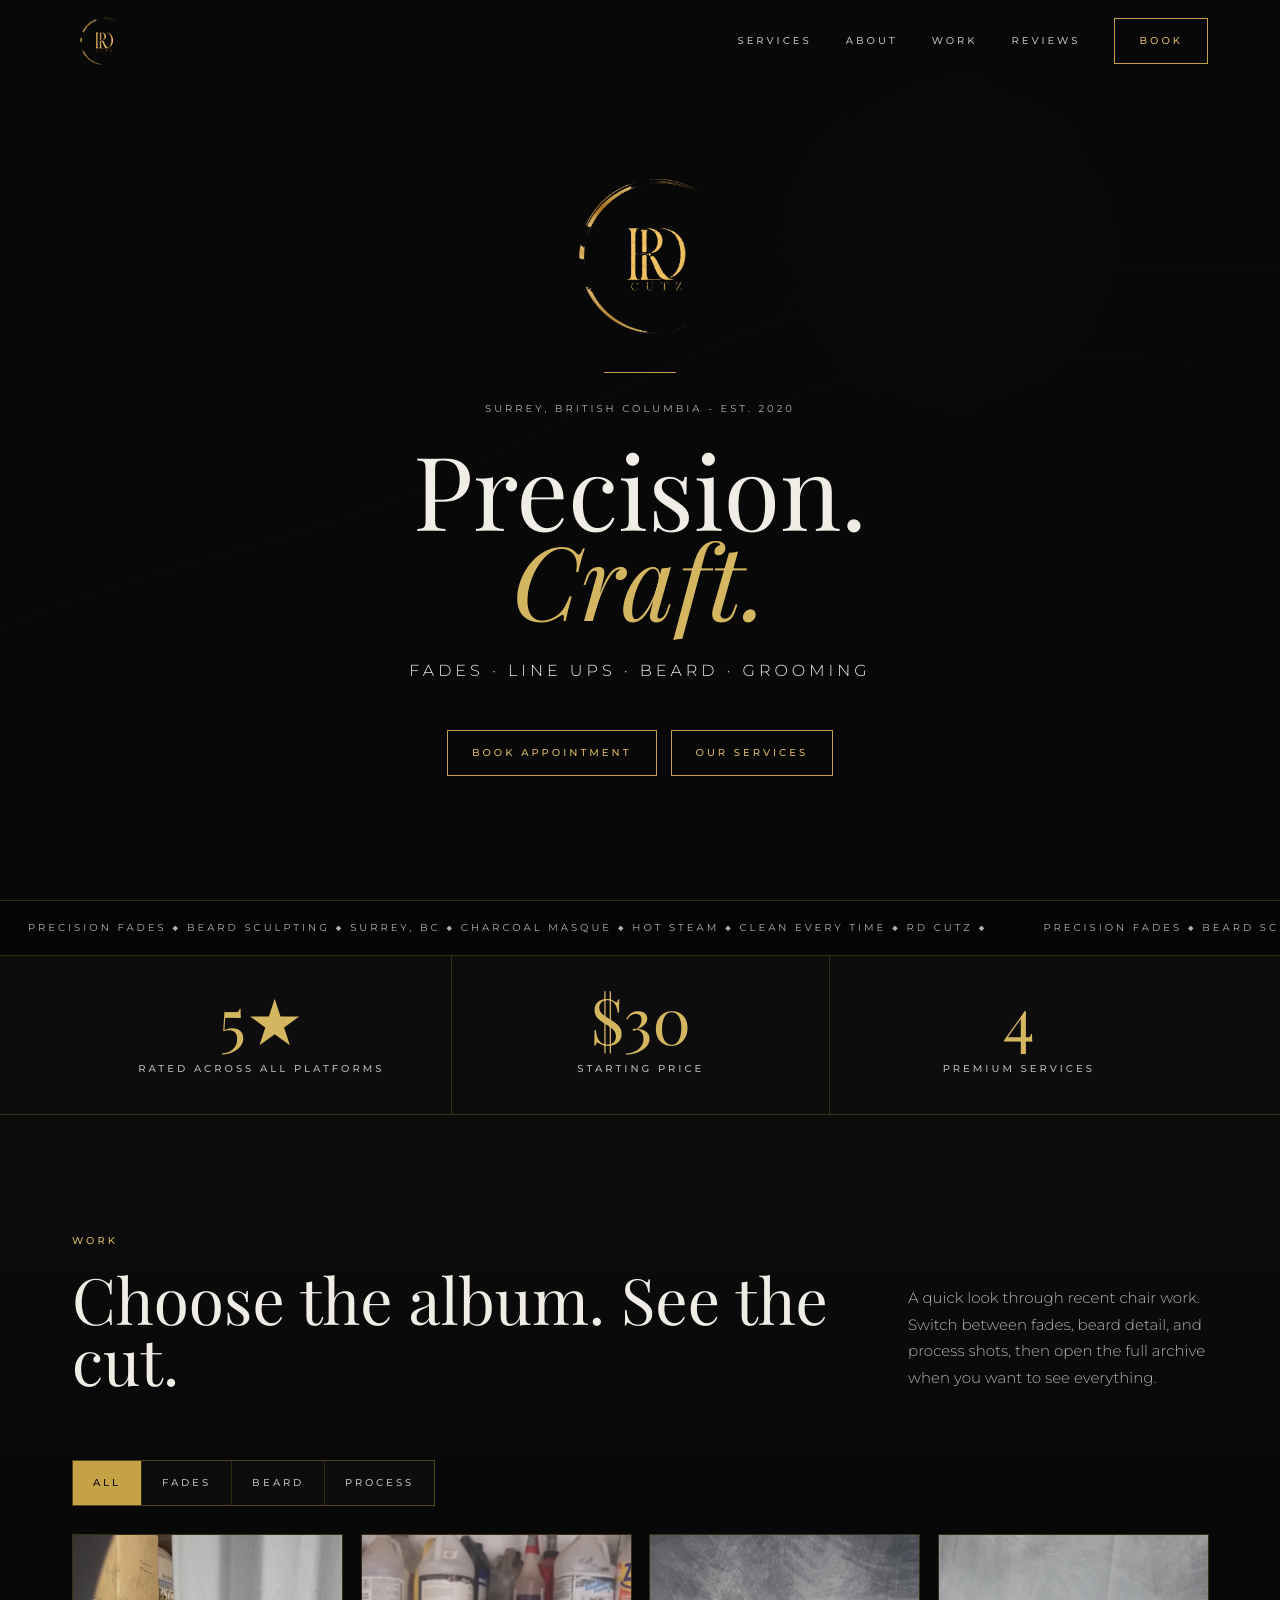
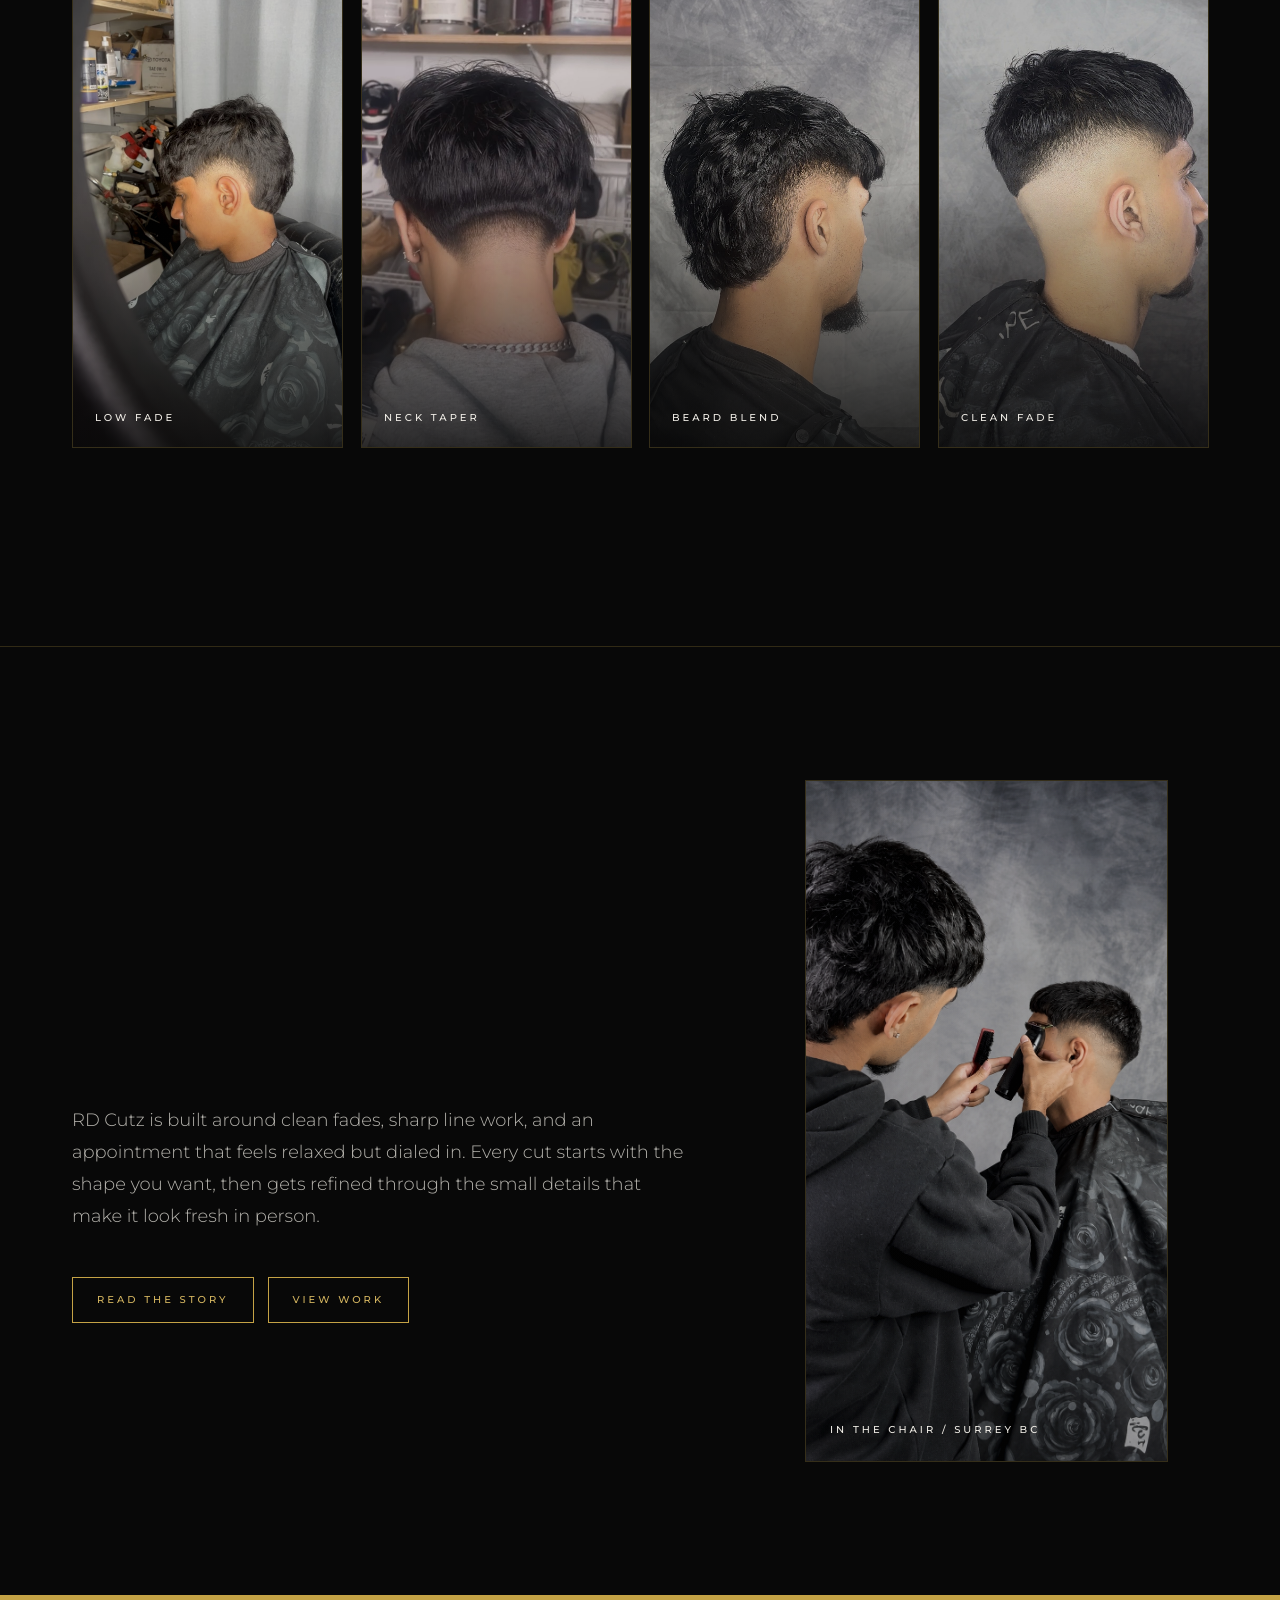
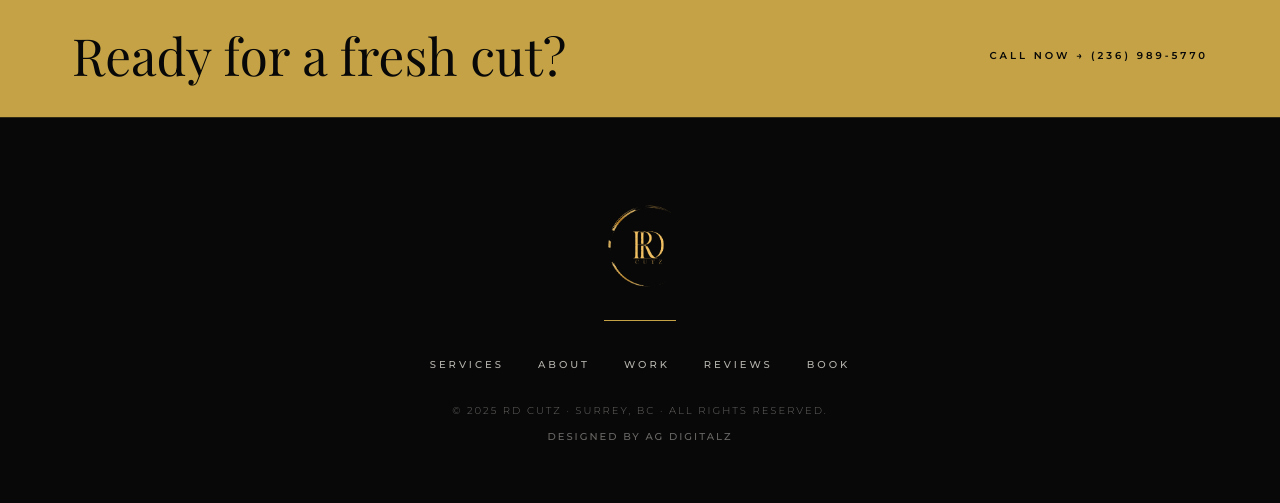
==== index.html @ 66d19eb8 "Publish RD Cutz website" ====
﻿<!DOCTYPE html>
<html lang="en">
<head>
  <meta charset="UTF-8" />
  <meta name="viewport" content="width=device-width, initial-scale=1.0" />
  <meta name="description" content="RD Cutz is a premium Surrey, BC barber brand specializing in precision fades, line ups, beard grooming, charcoal masque, and hot steam treatments." />
  <title>RD Cutz | Premium Barber in Surrey, BC</title>
  <link rel="preconnect" href="https://fonts.googleapis.com" />
  <link rel="preconnect" href="https://fonts.gstatic.com" crossorigin />
  <link href="https://fonts.googleapis.com/css2?family=Montserrat:wght@300;400;500;600&family=Playfair+Display:ital,wght@0,400;0,500;0,600;1,400;1,500&display=swap" rel="stylesheet" />
  <link rel="stylesheet" href="styles.css" />
</head>
<body class="is-loading" data-page="home">
  <div class="intro-loader" id="introLoader" role="status" aria-label="Loading RD Cutz website">
    <div class="intro-inner">
      <img class="intro-mark" src="rdcutz-logo.png" alt="" aria-hidden="true" />
      <p class="intro-name">RD Cutz</p>
      <span class="intro-line" aria-hidden="true"></span>
      <p class="intro-sub">Surrey, British Columbia</p>
    </div>
  </div>
  <div class="progress" id="progress" aria-hidden="true"></div>
  <header class="site-nav" id="siteNav">
    <div class="container nav-inner">
      <a class="brand-link" href="index.html" aria-label="RD Cutz home"><img src="rdcutz-logo.png" alt="RD Cutz Logo" /><span class="brand-text">RD CUTZ</span></a>
      <nav class="desktop-links" aria-label="Primary navigation">
        <a href="services.html">Services</a><a href="about.html">About</a><a href="gallery.html">Work</a><a href="reviews.html">Reviews</a><a class="button" href="contact.html">Book</a>
      </nav>
      <button class="hamburger" id="menuToggle" type="button" aria-label="Open navigation menu" aria-expanded="false" aria-controls="mobileMenu"><span class="hamburger-lines" aria-hidden="true"></span></button>
    </div>
  </header>
  <div class="mobile-menu" id="mobileMenu"><nav aria-label="Mobile navigation"><a href="services.html">Services</a><a href="about.html">About</a><a href="gallery.html">Work</a><a href="reviews.html">Reviews</a><a href="contact.html">Book</a></nav></div>

  <main id="top">
    <!-- Hero -->
    <section class="home-hero" aria-label="RD Cutz introduction">
      <video class="hero-video" autoplay muted loop playsinline aria-hidden="true"><source src="barber-video.mp4" type="video/mp4" /></video>
      <div class="hero-art" aria-hidden="true">
        <svg viewBox="0 0 1600 1000" preserveAspectRatio="xMidYMid slice"><rect width="1600" height="1000" fill="#080808" /><path d="M0 740 C260 610 420 620 650 500 C910 363 1110 248 1600 312" fill="none" stroke="#C4A245" stroke-opacity=".18" /><path d="M0 780 C270 650 520 655 780 520 C1010 400 1220 360 1600 430" fill="none" stroke="#C4A245" stroke-opacity=".1" /><circle cx="1168" cy="500" r="260" fill="none" stroke="#C4A245" stroke-opacity=".08" /></svg>
      </div>
      <div class="hero-content">
        <img class="hero-logo reveal" src="rdcutz-logo.png" alt="RD Cutz Logo" />
        <div class="rule center-rule reveal d1" aria-hidden="true"></div>
        <p class="hero-kicker reveal d1">Surrey, British Columbia - Est. 2020</p>
        <h1 class="reveal d2">Precision.<br /><em>Craft.</em></h1>
        <p class="hero-sub reveal d3">Fades &middot; Line Ups &middot; Beard &middot; Grooming</p>
        <div class="hero-actions reveal d4"><a class="button" href="contact.html">Book Appointment</a><a class="button" href="services.html">Our Services</a></div>
      </div>
    </section>

    <!-- Ticker -->
    <section class="ticker" aria-label="RD Cutz service ticker"><div class="ticker-track" aria-hidden="true"><span>Precision Fades &#9670; Beard Sculpting &#9670; Surrey, BC &#9670; Charcoal Masque &#9670; Hot Steam &#9670; Clean Every Time &#9670; RD Cutz &#9670;</span><span>Precision Fades &#9670; Beard Sculpting &#9670; Surrey, BC &#9670; Charcoal Masque &#9670; Hot Steam &#9670; Clean Every Time &#9670; RD Cutz &#9670;</span></div></section>

    <!-- Stats -->
    <section class="stats" aria-label="RD Cutz quick facts"><div class="container stats-grid"><div class="stat reveal"><div><strong>5&#9733;</strong><span>Rated Across All Platforms</span></div></div><div class="stat reveal d1"><div><strong>$30</strong><span>Starting Price</span></div></div><div class="stat reveal d2"><div><strong>4</strong><span>Premium Services</span></div></div></div></section>

    <!-- Work Preview -->
    <section class="section home-work" id="work">
      <div class="container">
        <div class="split-head">
          <div>
            <p class="eyebrow reveal">Work</p>
            <h2 class="reveal d1">Choose the album. See the cut.</h2>
          </div>
          <p class="reveal d2">A quick look through recent chair work. Switch between fades, beard detail, and process shots, then open the full archive when you want to see everything.</p>
        </div>
        <div class="album-tabs reveal d2" role="tablist" aria-label="Home work albums">
          <button class="album-tab active" type="button" data-filter="all" aria-pressed="true">All</button>
          <button class="album-tab" type="button" data-filter="fades" aria-pressed="false">Fades</button>
          <button class="album-tab" type="button" data-filter="beard" aria-pressed="false">Beard</button>
          <button class="album-tab" type="button" data-filter="process" aria-pressed="false">Process</button>
        </div>
        <div class="work-strip" data-album-gallery>
          <a class="work-card focus-low reveal" href="gallery.html?album=fades" data-albums="fades process">
            <img src="assets/rdcutz-work-low-fade.jpg" alt="Low fade haircut by RD Cutz" loading="lazy" />
            <span>Low Fade</span>
          </a>
          <a class="work-card reveal d1" href="gallery.html?album=tapers" data-albums="fades tapers">
            <img src="assets/rdcutz-work-neck-taper.jpg" alt="Neck taper haircut by RD Cutz" loading="lazy" />
            <span>Neck Taper</span>
          </a>
          <a class="work-card reveal d2" href="gallery.html?album=beard" data-albums="beard fades">
            <img src="assets/rdcutz-work-beard-side.jpg" alt="Side profile beard and fade work by RD Cutz" loading="lazy" />
            <span>Beard Blend</span>
          </a>
          <a class="work-card reveal d3" href="gallery.html?album=fades" data-albums="fades">
            <img src="assets/rdcutz-work-clean-fade.jpg" alt="Clean fade finish by RD Cutz" loading="lazy" />
            <span>Clean Fade</span>
          </a>
        </div>
        <div class="work-footer reveal d3">
          <a class="button" href="gallery.html">Open Full Gallery</a>
        </div>
      </div>
    </section>

    <!-- Barber Identity -->
    <section class="section">
      <div class="container identity-feature">
        <div class="identity-copy">
          <p class="eyebrow reveal">Barber Identity</p>
          <h2 class="reveal d1">Real cuts, real chair energy.</h2>
          <p class="lede reveal d2">RD Cutz is built around clean fades, sharp line work, and an appointment that feels relaxed but dialed in. Every cut starts with the shape you want, then gets refined through the small details that make it look fresh in person.</p>
          <div class="hero-actions actions-left reveal d3"><a class="button" href="about.html">Read the Story</a><a class="button" href="gallery.html">View Work</a></div>
        </div>
        <figure class="identity-photo reveal d2">
          <img src="barber-identity.png" alt="RD Cutz barber cutting a client's fade" />
          <figcaption class="photo-caption">In the chair / Surrey BC</figcaption>
        </figure>
      </div>
    </section>

    <!-- CTA -->
    <section class="gold-bar" aria-label="Call RD Cutz"><div class="container"><p>Ready for a fresh cut?</p><a href="tel:2369895770">Call Now &rarr; (236) 989-5770</a></div></section>
  </main>

  <footer class="site-footer"><div class="container"><img class="footer-logo" src="rdcutz-logo.png" alt="RD Cutz Logo" /><div class="rule center-rule" aria-hidden="true"></div><nav class="footer-links" aria-label="Footer navigation"><a href="services.html">Services</a><a href="about.html">About</a><a href="gallery.html">Work</a><a href="reviews.html">Reviews</a><a href="contact.html">Book</a></nav><p class="copyright">&copy; 2025 RD Cutz &middot; Surrey, BC &middot; All rights reserved.</p><p class="designer-credit">Designed by AG Digitalz</p></div></footer>
  <button class="back-top" id="backTop" type="button" aria-label="Back to top"><svg width="17" height="17" viewBox="0 0 17 17" aria-hidden="true"><path d="M8.5 3.25 3.75 8m4.75-4.75L13.25 8M8.5 3.25v10.5" fill="none" stroke="currentColor" stroke-width="1" stroke-linecap="square" stroke-linejoin="miter" /></svg></button>
  <script src="site.js"></script>
</body>
</html>
---- styles.css ----
/* =========================================================
   RD Cutz Luxury Multi-Page System
   ========================================================= */
*, *::before, *::after {
  box-sizing: border-box;
}

:root {
  color-scheme: dark;
  --bg: #080808;
  --bg-alt: #0d0d0d;
  --charcoal: #131313;
  --text: #f0ede6;
  --gold: #c4a245;
  --gold-hi: #d4b560;
  --muted: rgba(240, 237, 230, 0.42);
  --muted-strong: rgba(240, 237, 230, 0.74);
  --rule: rgba(196, 162, 69, 0.22);
  --overlay: rgba(8, 8, 8, 0.76);
  --container: 1440px;
  --section-x: 72px;
  --section-y: 118px;
  --ease: cubic-bezier(.16, 1, .3, 1);
}

html {
  scroll-behavior: smooth;
  scroll-padding-top: 104px;
}

body {
  margin: 0;
  background: var(--bg);
  color: var(--text);
  font-family: "Montserrat", Arial, sans-serif;
  font-size: 15px;
  font-weight: 300;
  line-height: 1.78;
  overflow-x: hidden;
  text-rendering: geometricPrecision;
}

body.menu-open {
  overflow: hidden;
}

body.is-loading {
  overflow: hidden;
}

a {
  color: inherit;
  text-decoration: none;
}

button {
  border: 0;
  padding: 0;
  background: none;
  color: inherit;
  font: inherit;
  cursor: pointer;
}

img,
svg,
video {
  display: block;
  max-width: 100%;
}

::selection {
  background: var(--gold);
  color: var(--bg);
}

:focus-visible {
  outline: 1px solid var(--gold-hi);
  outline-offset: 6px;
}

.container {
  width: min(var(--container), calc(100% - (var(--section-x) * 2)));
  margin: 0 auto;
}

.section {
  position: relative;
  padding: var(--section-y) 0;
}

.section + .section {
  border-top: .5px solid var(--rule);
}

.page-hero {
  min-height: 62svh;
  display: grid;
  align-items: end;
  padding: 150px 0 82px;
  border-bottom: .5px solid var(--rule);
  background:
    linear-gradient(110deg, rgba(8, 8, 8, .95), rgba(8, 8, 8, .74)),
    radial-gradient(circle at 78% 24%, rgba(196, 162, 69, .12), transparent 26%),
    var(--bg);
}

.page-hero.compact {
  min-height: 42svh;
  padding-bottom: 64px;
}

.page-hero.work-hero {
  min-height: 34svh;
  padding: 120px 0 44px;
}

.work-hero h1 {
  font-size: clamp(48px, 6.6vw, 96px);
}

.work-hero .lede {
  margin-top: 20px;
}

.page-kicker,
.eyebrow {
  margin: 0 0 22px;
  color: var(--gold-hi);
  font-size: 10px;
  font-weight: 500;
  letter-spacing: 3px;
  line-height: 1.5;
  text-transform: uppercase;
}

h1,
h2,
h3 {
  margin: 0;
  font-family: "Playfair Display", Georgia, serif;
  font-weight: 400;
  letter-spacing: 0;
}

h1 {
  max-width: 980px;
  font-size: clamp(54px, 8vw, 118px);
  line-height: .88;
}

h2 {
  font-size: clamp(40px, 5vw, 82px);
  line-height: .95;
}

h3 {
  font-size: clamp(28px, 3.6vw, 54px);
  line-height: 1;
}

em {
  color: var(--gold-hi);
  font-style: italic;
}

p {
  margin: 0;
}

.lede {
  max-width: 720px;
  margin-top: 28px;
  color: var(--muted-strong);
  font-size: clamp(16px, 1.4vw, 19px);
}

.button {
  display: inline-flex;
  align-items: center;
  justify-content: center;
  min-height: 46px;
  padding: 0 24px;
  border: .5px solid var(--gold);
  color: var(--gold-hi);
  font-size: 10px;
  font-weight: 500;
  letter-spacing: 3px;
  line-height: 1;
  text-transform: uppercase;
  transition: color .35s ease, background .35s ease, border-color .35s ease;
}

.button:hover,
.button:focus-visible {
  background: var(--gold);
  color: var(--bg);
}

.button-dark {
  border-color: var(--bg);
  color: var(--bg);
}

.button-dark:hover,
.button-dark:focus-visible {
  background: var(--bg);
  color: var(--gold-hi);
}

.rule {
  width: 72px;
  height: .5px;
  margin: 28px 0;
  background: var(--gold);
}

.center-rule {
  margin-inline: auto;
}

.split-head {
  display: grid;
  grid-template-columns: minmax(0, .72fr) minmax(280px, .28fr);
  gap: 64px;
  align-items: end;
  margin-bottom: 68px;
}

.split-head p:last-child {
  color: var(--muted-strong);
}

.reveal {
  opacity: 0;
  transform: translateY(22px);
  transition: opacity .8s var(--ease), transform .8s var(--ease);
  will-change: opacity, transform;
}

.reveal.visible {
  opacity: 1;
  transform: translateY(0);
}

.d1 { transition-delay: .12s; }
.d2 { transition-delay: .24s; }
.d3 { transition-delay: .36s; }
.d4 { transition-delay: .48s; }

/* =========================================================
   Brand Intro Loader
   ========================================================= */
.intro-loader {
  position: fixed;
  inset: 0;
  z-index: 999;
  display: grid;
  place-items: center;
  background:
    radial-gradient(circle at 50% 40%, rgba(196, 162, 69, .08), transparent 28%),
    var(--bg);
  color: var(--text);
  transition: opacity .75s var(--ease), visibility .75s var(--ease);
}

.intro-loader.hidden {
  opacity: 0;
  visibility: hidden;
  pointer-events: none;
}

.intro-inner {
  display: grid;
  justify-items: center;
  gap: 22px;
  text-align: center;
  transform: translateY(10px);
  animation: introRise .9s var(--ease) forwards;
}

.intro-mark {
  width: clamp(82px, 10vw, 128px);
  height: auto;
  opacity: .96;
}

.intro-name {
  margin: 0;
  color: var(--gold-hi);
  font-family: "Playfair Display", Georgia, serif;
  font-size: clamp(30px, 5vw, 62px);
  font-weight: 400;
  letter-spacing: 12px;
  line-height: 1;
  text-transform: uppercase;
}

.intro-line {
  width: 0;
  height: 1px;
  background: var(--gold);
  animation: introLine 1s .32s var(--ease) forwards;
}

.intro-sub {
  margin: 0;
  color: var(--muted-strong);
  font-size: 10px;
  font-weight: 500;
  letter-spacing: 3px;
  text-transform: uppercase;
}

@keyframes introRise {
  to {
    transform: translateY(0);
  }
}

@keyframes introLine {
  to {
    width: 96px;
  }
}

/* =========================================================
   Fixed UI
   ========================================================= */
.progress {
  position: fixed;
  top: 0;
  left: 0;
  z-index: 120;
  width: 100%;
  height: 1px;
  transform: scaleX(0);
  transform-origin: 0 50%;
  background: var(--gold);
}

.back-top {
  position: fixed;
  right: 28px;
  bottom: 28px;
  z-index: 80;
  display: grid;
  width: 48px;
  height: 48px;
  place-items: center;
  border: .5px solid var(--gold);
  background: rgba(8, 8, 8, .9);
  color: var(--gold-hi);
  opacity: 0;
  pointer-events: none;
  transform: translateY(14px);
  transition: opacity .35s ease, transform .35s ease, background .35s ease;
}

.back-top.visible {
  opacity: 1;
  pointer-events: auto;
  transform: translateY(0);
}

.back-top:hover {
  background: var(--gold);
  color: var(--bg);
}

/* =========================================================
   Navigation
   ========================================================= */
.site-nav {
  position: fixed;
  inset: 0 0 auto;
  z-index: 100;
  background: transparent;
  border-bottom: .5px solid transparent;
  transition: background .35s ease, backdrop-filter .35s ease, border-color .35s ease;
}

.site-nav.scrolled,
.site-nav.solid {
  background: rgba(8, 8, 8, .9);
  backdrop-filter: blur(18px);
  border-bottom-color: var(--rule);
}

.nav-inner {
  display: flex;
  min-height: 82px;
  align-items: center;
  justify-content: space-between;
  gap: 36px;
}

.brand-link {
  display: inline-flex;
  align-items: center;
  gap: 14px;
  min-width: max-content;
}

.brand-link img {
  width: 54px;
  height: 54px;
  object-fit: contain;
}

.brand-text {
  display: none;
  color: var(--gold);
  font-family: "Playfair Display", Georgia, serif;
  font-size: 17px;
  letter-spacing: 7px;
  text-transform: uppercase;
}

.brand-link.logo-missing img {
  display: none;
}

.brand-link.logo-missing .brand-text {
  display: block;
}

.desktop-links {
  display: flex;
  align-items: center;
  gap: 34px;
}

.desktop-links a:not(.button),
.footer-links a {
  color: var(--muted-strong);
  font-size: 10px;
  font-weight: 500;
  letter-spacing: 3px;
  text-transform: uppercase;
  transition: color .28s ease;
}

.desktop-links a:hover,
.desktop-links a[aria-current="page"],
.footer-links a:hover,
.footer-links a[aria-current="page"] {
  color: var(--gold-hi);
}

.hamburger {
  display: none;
  width: 44px;
  height: 44px;
  place-items: center;
  border: .5px solid var(--rule);
}

.hamburger-lines {
  position: relative;
  width: 18px;
  height: 1px;
  background: var(--text);
  transition: background .25s ease;
}

.hamburger-lines::before,
.hamburger-lines::after {
  content: "";
  position: absolute;
  left: 0;
  width: 18px;
  height: 1px;
  background: var(--text);
  transition: transform .25s ease;
}

.hamburger-lines::before {
  transform: translateY(-6px);
}

.hamburger-lines::after {
  transform: translateY(6px);
}

.hamburger[aria-expanded="true"] .hamburger-lines {
  background: transparent;
}

.hamburger[aria-expanded="true"] .hamburger-lines::before {
  transform: rotate(45deg);
}

.hamburger[aria-expanded="true"] .hamburger-lines::after {
  transform: rotate(-45deg);
}

.mobile-menu {
  position: fixed;
  inset: 0;
  z-index: 90;
  display: grid;
  place-items: center;
  background: var(--bg);
  opacity: 0;
  pointer-events: none;
  transition: opacity .35s ease;
}

.mobile-menu.open {
  opacity: 1;
  pointer-events: auto;
}

.mobile-menu nav {
  display: grid;
  gap: 18px;
  text-align: center;
}

.mobile-menu a {
  color: var(--text);
  font-family: "Playfair Display", Georgia, serif;
  font-size: clamp(42px, 13vw, 76px);
  line-height: .95;
}

/* =========================================================
   Home
   ========================================================= */
.home-hero {
  min-height: 100svh;
  position: relative;
  display: grid;
  place-items: center;
  overflow: hidden;
  background:
    linear-gradient(110deg, rgba(8, 8, 8, .82), rgba(8, 8, 8, .48) 48%, rgba(8, 8, 8, .84)),
    radial-gradient(circle at 76% 28%, rgba(196, 162, 69, .12), transparent 25%),
    var(--bg);
}

.hero-video {
  position: absolute;
  inset: 0;
  z-index: 0;
  width: 100%;
  height: 100%;
  object-fit: cover;
  opacity: .58;
  filter: grayscale(.82) contrast(1.12) brightness(.86);
}

.hero-art {
  position: absolute;
  inset: 0;
  z-index: 0;
  opacity: .34;
  pointer-events: none;
}

.hero-art svg {
  width: 100%;
  height: 100%;
}

.home-hero::after {
  content: "";
  position: absolute;
  inset: 0;
  z-index: 1;
  background: rgba(8, 8, 8, .5);
}

.hero-content {
  position: relative;
  z-index: 2;
  width: min(100%, 980px);
  padding: 130px 24px 86px;
  text-align: center;
}

.hero-logo {
  width: clamp(112px, 15vw, 176px);
  margin: 0 auto;
}

.hero-kicker {
  margin: 0 0 26px;
  color: var(--muted-strong);
  font-size: 10px;
  font-weight: 400;
  letter-spacing: 3px;
  text-transform: uppercase;
}

.hero-sub {
  margin: 34px 0 0;
  color: var(--text);
  font-size: clamp(13px, 1.3vw, 16px);
  letter-spacing: 4px;
  text-transform: uppercase;
}

.hero-actions {
  display: flex;
  justify-content: center;
  gap: 14px;
  margin-top: 44px;
  flex-wrap: wrap;
}

.actions-left {
  justify-content: flex-start;
  padding: 0;
}

.ticker {
  overflow: hidden;
  border-block: .5px solid var(--rule);
  background: #050505;
}

.ticker-track {
  display: flex;
  width: max-content;
  animation: ticker 34s linear infinite;
}

.ticker span {
  padding: 18px 28px;
  color: var(--muted-strong);
  font-size: 10px;
  font-weight: 400;
  letter-spacing: 3px;
  text-transform: uppercase;
  white-space: nowrap;
}

@keyframes ticker {
  to { transform: translateX(-50%); }
}

.stats {
  background: var(--bg-alt);
  border-bottom: .5px solid var(--rule);
}

.stats-grid {
  display: grid;
  grid-template-columns: repeat(3, 1fr);
}

.stat {
  min-height: 156px;
  display: grid;
  place-items: center;
  padding: 36px 28px;
  text-align: center;
}

.stat + .stat {
  border-left: .5px solid var(--rule);
}

.stat strong {
  display: block;
  color: var(--gold-hi);
  font-family: "Playfair Display", Georgia, serif;
  font-size: clamp(42px, 5vw, 74px);
  font-weight: 400;
  line-height: .88;
}

.stat span {
  display: block;
  margin-top: 12px;
  color: var(--muted-strong);
  font-size: 10px;
  font-weight: 500;
  letter-spacing: 3px;
  text-transform: uppercase;
}

.identity-feature {
  display: grid;
  grid-template-columns: minmax(0, .78fr) minmax(380px, .56fr);
  gap: clamp(34px, 6vw, 92px);
  align-items: center;
}

.identity-copy {
  max-width: 760px;
}

.identity-copy .lede {
  margin-bottom: 36px;
}

.identity-photo {
  position: relative;
  min-height: 680px;
  overflow: hidden;
  border: .5px solid var(--rule);
  background: var(--bg-alt);
}

.identity-photo img {
  width: 100%;
  height: 100%;
  min-height: inherit;
  object-fit: cover;
  filter: saturate(.82) contrast(1.06) brightness(.98);
  transform: scale(1.01);
}

.identity-photo::after {
  content: "";
  position: absolute;
  inset: 0;
  background:
    linear-gradient(180deg, rgba(8, 8, 8, .02), rgba(8, 8, 8, .28)),
    linear-gradient(90deg, rgba(8, 8, 8, .18), transparent 45%);
  pointer-events: none;
}

.photo-caption {
  position: absolute;
  left: 24px;
  bottom: 22px;
  z-index: 2;
  color: var(--text);
  font-size: 10px;
  font-weight: 500;
  letter-spacing: 3px;
  text-transform: uppercase;
}

.home-work {
  background: linear-gradient(180deg, rgba(240, 237, 230, .018), transparent 34%), var(--bg);
}

.album-tabs {
  display: flex;
  flex-wrap: wrap;
  gap: 1px;
  width: fit-content;
  max-width: 100%;
  margin-bottom: 28px;
  border: .5px solid var(--rule);
  background: var(--rule);
}

.album-tab {
  min-height: 44px;
  padding: 0 20px;
  background: var(--bg-alt);
  color: var(--muted-strong);
  font-size: 10px;
  font-weight: 500;
  letter-spacing: 3px;
  text-transform: uppercase;
  transition: background .32s ease, color .32s ease;
}

.album-tab:hover,
.album-tab:focus-visible,
.album-tab.active {
  background: var(--gold);
  color: var(--bg);
}

.work-strip {
  display: grid;
  grid-template-columns: repeat(4, minmax(0, 1fr));
  gap: 18px;
}

.work-card {
  position: relative;
  min-height: clamp(360px, 40vw, 590px);
  overflow: hidden;
  border: .5px solid var(--rule);
  background: var(--bg-alt);
  transition: border-color .35s ease, transform .35s ease;
}

.work-card:hover {
  border-color: var(--gold);
  transform: translateY(-4px);
}

.work-card img {
  width: 100%;
  height: 100%;
  min-height: inherit;
  object-fit: cover;
  filter: saturate(.82) contrast(1.05) brightness(.88);
  transform: scale(1.01);
  transition: transform .5s var(--ease), filter .5s ease;
}

.work-card.focus-low img,
.gallery-panel.focus-low img {
  object-position: 50% 72%;
}

.gallery-panel.focus-neck img {
  object-position: 50% 66%;
}

.gallery-panel.focus-beard img,
.gallery-panel.focus-profile img,
.gallery-panel.focus-clean img {
  object-position: 50% 52%;
}

.work-card:hover img {
  transform: scale(1.045);
  filter: saturate(.98) contrast(1.04) brightness(.98);
}

.work-card::after {
  content: "";
  position: absolute;
  inset: 0;
  background: linear-gradient(180deg, transparent 50%, rgba(8, 8, 8, .82));
  pointer-events: none;
}

.work-card span {
  position: absolute;
  left: 22px;
  bottom: 20px;
  z-index: 1;
  color: var(--text);
  font-size: 10px;
  font-weight: 500;
  letter-spacing: 3px;
  text-transform: uppercase;
}

.work-footer {
  margin-top: 34px;
}

/* =========================================================
   Services
   ========================================================= */
.service-list {
  border-top: .5px solid var(--rule);
}

.service-item {
  position: relative;
  display: grid;
  grid-template-columns: 110px minmax(0, 1fr) 100px 100px;
  gap: 30px;
  align-items: center;
  padding: 34px 0;
  border-bottom: .5px solid var(--rule);
  transition: background .35s ease;
}

.service-item::before {
  content: "";
  position: absolute;
  left: 0;
  top: 0;
  width: 1px;
  height: 100%;
  transform: scaleY(0);
  transform-origin: 50% 0;
  background: var(--gold);
  transition: transform .45s var(--ease);
}

.service-item:hover {
  background: rgba(196, 162, 69, .035);
}

.service-item:hover::before {
  transform: scaleY(1);
}

.service-number {
  color: var(--muted);
  font-family: "Playfair Display", Georgia, serif;
  font-size: 34px;
  transition: color .35s ease, transform .35s ease;
}

.service-item:hover .service-number {
  color: var(--gold-hi);
  transform: translateX(12px);
}

.service-copy {
  margin-top: 8px;
  color: var(--muted-strong);
  max-width: 620px;
}

.service-meta,
.service-price {
  color: var(--gold-hi);
  font-size: 10px;
  font-weight: 500;
  letter-spacing: 3px;
  text-transform: uppercase;
  text-align: right;
}

.service-price {
  color: var(--text);
}

/* =========================================================
   About
   ========================================================= */
.about-grid {
  display: grid;
  grid-template-columns: minmax(0, .82fr) minmax(340px, .54fr);
  gap: clamp(54px, 8vw, 120px);
  align-items: center;
}

.pull-quote {
  max-width: 760px;
  font-family: "Playfair Display", Georgia, serif;
  font-size: clamp(50px, 7vw, 98px);
  line-height: .9;
}

.about-copy {
  max-width: 670px;
  margin: 34px 0 38px;
  color: var(--muted-strong);
  font-size: 16px;
}

.line-art {
  min-height: 620px;
  display: grid;
  align-content: center;
  gap: 34px;
  padding: clamp(28px, 5vw, 62px);
  border: .5px solid var(--rule);
}

.caption {
  margin: 0;
  color: var(--muted-strong);
  font-size: 10px;
  font-weight: 500;
  letter-spacing: 3px;
  text-align: center;
  text-transform: uppercase;
}

.about-media-grid {
  display: grid;
  grid-template-columns: minmax(0, .62fr) minmax(0, .38fr);
  gap: 18px;
  align-items: stretch;
}

.about-media-copy {
  display: grid;
  align-content: center;
  min-height: 500px;
  padding: clamp(30px, 5vw, 64px);
  border: .5px solid var(--rule);
  background: var(--bg-alt);
}

.about-media-copy p:not(.eyebrow) {
  max-width: 560px;
  margin-top: 24px;
  color: var(--muted-strong);
}

/* =========================================================
   Gallery
   ========================================================= */
.album-section {
  padding: 22px 0;
  border-bottom: .5px solid var(--rule);
  background: #050505;
}

.album-section .album-tabs {
  margin-bottom: 0;
}

.gallery-section {
  padding-top: 36px;
}

.gallery-grid {
  display: grid;
  grid-template-columns: repeat(4, minmax(0, 1fr));
  gap: 18px;
}

.gallery-panel {
  height: clamp(320px, 34vw, 500px);
  min-height: clamp(320px, 34vw, 500px);
  position: relative;
  margin: 0;
  overflow: hidden;
  border: .5px solid var(--rule);
  background: linear-gradient(145deg, rgba(240,237,230,.025), transparent 52%), var(--bg-alt);
  transition: border-color .35s ease, transform .35s ease;
}

.gallery-panel:hover {
  border-color: var(--gold);
  transform: scale(1.01);
}

.gallery-panel.large {
  min-height: clamp(320px, 34vw, 500px);
  grid-row: auto;
}

.gallery-panel.wide {
  grid-column: auto;
}

.gallery-panel svg {
  position: absolute;
  inset: 0;
  width: 100%;
  height: 100%;
}

.gallery-panel img {
  width: 100%;
  height: 100%;
  min-height: 0;
  object-fit: cover;
  filter: saturate(.78) contrast(1.06) brightness(.9);
  transform: scale(1.01);
  transition: transform .45s var(--ease), filter .45s ease;
}

.gallery-panel:hover img {
  transform: scale(1.045);
  filter: saturate(.95) contrast(1.05) brightness(1);
}

.gallery-panel::after {
  content: "";
  position: absolute;
  inset: 0;
  background: linear-gradient(180deg, transparent 50%, rgba(8, 8, 8, .78));
  pointer-events: none;
}

.gallery-label {
  position: absolute;
  left: 24px;
  bottom: 22px;
  z-index: 2;
  color: var(--text);
  font-size: 10px;
  font-weight: 500;
  letter-spacing: 3px;
  text-transform: uppercase;
}

.work-card.is-hidden,
.gallery-panel.is-hidden {
  display: none;
}

.social-strip {
  border-block: .5px solid var(--rule);
  background: var(--bg-alt);
}

.social-strip-inner {
  display: flex;
  min-height: 118px;
  align-items: center;
  justify-content: space-between;
  gap: 28px;
}

.social-strip p {
  color: var(--text);
  font-family: "Playfair Display", Georgia, serif;
  font-size: clamp(30px, 3.8vw, 54px);
  line-height: 1;
}

.social-actions {
  display: flex;
  flex-wrap: wrap;
  gap: 12px;
}

.live-section {
  padding-top: 70px;
}

.live-panel {
  display: grid;
  grid-template-columns: minmax(0, .62fr) minmax(320px, .38fr);
  gap: clamp(34px, 7vw, 98px);
  align-items: start;
  padding-top: 48px;
  border-top: .5px solid var(--rule);
}

.live-panel > p {
  color: var(--muted-strong);
}

.feed-status {
  grid-column: 1 / -1;
  width: fit-content;
  padding-top: 24px;
  border-top: .5px solid var(--rule);
  color: var(--muted);
  font-size: 10px;
  font-weight: 500;
  letter-spacing: 3px;
  text-transform: uppercase;
}

.instagram-feed:not(:empty) {
  grid-column: 1 / -1;
  display: grid;
  grid-template-columns: repeat(4, 1fr);
  gap: 18px;
  margin-top: 12px;
}

.instagram-feed a {
  position: relative;
  overflow: hidden;
  min-height: 280px;
  display: grid;
  align-content: end;
  padding: 20px;
  border: .5px solid var(--rule);
  background: var(--bg-alt);
  color: var(--muted-strong);
  font-size: 10px;
  font-weight: 500;
  letter-spacing: 3px;
  text-transform: uppercase;
}

.instagram-feed img {
  position: absolute;
  inset: 0;
  width: 100%;
  height: 100%;
  object-fit: cover;
  filter: saturate(.85) contrast(1.04) brightness(.8);
}

.instagram-feed a::after {
  content: "";
  position: absolute;
  inset: 0;
  background: linear-gradient(180deg, transparent 46%, rgba(8, 8, 8, .86));
}

.instagram-feed span {
  position: relative;
  z-index: 1;
  display: -webkit-box;
  max-height: 4.8em;
  overflow: hidden;
  -webkit-box-orient: vertical;
  -webkit-line-clamp: 3;
}

/* =========================================================
   Reviews
   ========================================================= */
.reviews-grid {
  display: grid;
  grid-template-columns: repeat(3, 1fr);
  gap: 1px;
  background: var(--rule);
  border: .5px solid var(--rule);
}

.review {
  min-height: 430px;
  position: relative;
  padding: 46px;
  background: var(--bg-alt);
}

.quote-mark {
  position: absolute;
  top: 20px;
  right: 32px;
  color: rgba(196, 162, 69, .12);
  font-family: "Playfair Display", Georgia, serif;
  font-size: 150px;
  line-height: 1;
  pointer-events: none;
}

.stars {
  color: var(--gold-hi);
  font-size: 14px;
  letter-spacing: 5px;
}

.review blockquote {
  position: relative;
  z-index: 1;
  margin: 46px 0 42px;
  color: var(--text);
  font-family: "Playfair Display", Georgia, serif;
  font-size: clamp(27px, 2.7vw, 38px);
  line-height: 1.16;
}

.review cite {
  color: var(--muted-strong);
  font-style: normal;
  font-size: 10px;
  font-weight: 500;
  letter-spacing: 3px;
  text-transform: uppercase;
}

/* =========================================================
   Contact
   ========================================================= */
.contact-grid {
  display: grid;
  grid-template-columns: minmax(0, .9fr) minmax(360px, .68fr);
  gap: 80px;
  align-items: start;
}

.booking-card {
  padding: 54px 0;
  border-block: .5px solid var(--rule);
}

.booking-card p:not(.eyebrow) {
  max-width: 620px;
  margin: 30px 0 36px;
  color: var(--muted-strong);
  font-size: 16px;
}

.contact-actions {
  display: flex;
  flex-wrap: wrap;
  gap: 14px;
}

.hours-table,
.contact-details {
  border-top: .5px solid var(--rule);
}

.contact-details {
  margin-top: 46px;
}

.hours-row,
.contact-row {
  display: grid;
  grid-template-columns: 160px minmax(0, 1fr);
  gap: 28px;
  padding: 22px 0;
  border-bottom: .5px solid var(--rule);
}

.row-label {
  color: var(--gold-hi);
  font-size: 10px;
  font-weight: 500;
  letter-spacing: 3px;
  text-transform: uppercase;
}

.row-value {
  color: var(--text);
  text-align: right;
}

.row-value a:hover {
  color: var(--gold-hi);
}

/* =========================================================
   Gold CTA & Footer
   ========================================================= */
.gold-bar {
  background: var(--gold);
  color: var(--bg);
}

.gold-bar .container {
  display: flex;
  min-height: 122px;
  align-items: center;
  justify-content: space-between;
  gap: 34px;
}

.gold-bar p {
  color: var(--bg);
  font-family: "Playfair Display", Georgia, serif;
  font-size: clamp(34px, 4vw, 58px);
  line-height: 1;
}

.gold-bar a {
  color: var(--bg);
  font-size: 10px;
  font-weight: 600;
  letter-spacing: 3px;
  text-transform: uppercase;
}

.site-footer {
  padding: 82px 0 58px;
  text-align: center;
  background: var(--bg);
  border-top: .5px solid var(--rule);
}

.footer-logo {
  width: 92px;
  margin: 0 auto;
}

.footer-links {
  display: flex;
  justify-content: center;
  gap: 34px;
  flex-wrap: wrap;
  margin: 36px 0 28px;
}

.copyright {
  color: var(--muted);
  font-size: 10px;
  letter-spacing: 2px;
  text-transform: uppercase;
}

.designer-credit {
  margin-top: 8px;
  color: var(--muted);
  font-size: 10px;
  font-weight: 500;
  letter-spacing: 2px;
  text-transform: uppercase;
}

/* =========================================================
   Responsive
   ========================================================= */
@media (max-width: 1100px) {
  :root {
    --section-x: 40px;
  }

  .desktop-links {
    gap: 22px;
  }

  .split-head,
  .about-grid,
  .contact-grid,
  .identity-feature,
  .about-media-grid {
    grid-template-columns: 1fr;
  }

  .line-art {
    min-height: auto;
  }

  .reviews-grid,
  .live-panel {
    grid-template-columns: 1fr;
  }

  .work-strip,
  .instagram-feed:not(:empty) {
    grid-template-columns: repeat(2, minmax(0, 1fr));
  }
}

@media (max-width: 900px) {
  :root {
    --section-x: 24px;
    --section-y: 80px;
  }

  .desktop-links {
    display: none;
  }

  .hamburger {
    display: grid;
  }

  .nav-inner {
    min-height: 74px;
  }

  .home-hero {
    min-height: 100svh;
  }

  .hero-video {
    opacity: .72;
    filter: grayscale(.65) contrast(1.06) brightness(1);
  }

  .home-hero::after {
    background: rgba(8, 8, 8, .34);
  }

  .hero-content {
    padding-top: 112px;
  }

  .hero-sub {
    letter-spacing: 2.4px;
  }

  .stats-grid,
  .gallery-grid {
    grid-template-columns: 1fr;
  }

  .album-tabs {
    width: 100%;
  }

  .album-tab {
    flex: 1 1 140px;
  }

  .stat + .stat {
    border-left: 0;
    border-top: .5px solid var(--rule);
  }

  .service-item {
    grid-template-columns: 72px minmax(0, 1fr);
    gap: 16px 24px;
  }

  .service-meta,
  .service-price {
    grid-column: 2;
    text-align: left;
  }

  .gallery-panel,
  .gallery-panel.large {
    min-height: 320px;
    grid-column: auto;
    grid-row: auto;
  }

  .work-strip,
  .instagram-feed:not(:empty) {
    grid-template-columns: 1fr;
  }

  .work-card {
    min-height: 420px;
  }

  .identity-photo {
    min-height: 540px;
  }

  .gold-bar .container {
    display: grid;
    padding-block: 32px;
  }

  .social-strip-inner {
    display: grid;
    padding-block: 30px;
  }

  .hours-row,
  .contact-row {
    grid-template-columns: 1fr;
    gap: 5px;
  }

  .row-value {
    text-align: left;
  }
}

@media (max-width: 520px) {
  body {
    font-size: 14px;
  }

  .brand-link img {
    width: 46px;
    height: 46px;
  }

  .hero-actions,
  .contact-actions {
    display: grid;
  }

  .album-tab {
    padding: 0 14px;
    letter-spacing: 2px;
  }

  .button {
    width: 100%;
  }

  .pull-quote {
    font-size: clamp(48px, 18vw, 78px);
  }

  .review {
    padding: 36px 24px;
  }

  .back-top {
    right: 18px;
    bottom: 18px;
  }
}

@media (prefers-reduced-motion: reduce) {
  html {
    scroll-behavior: auto;
  }

  *,
  *::before,
  *::after {
    animation-duration: .01ms !important;
    animation-iteration-count: 1 !important;
    scroll-behavior: auto !important;
    transition-duration: .01ms !important;
  }

  .reveal {
    opacity: 1;
    transform: none;
  }
}
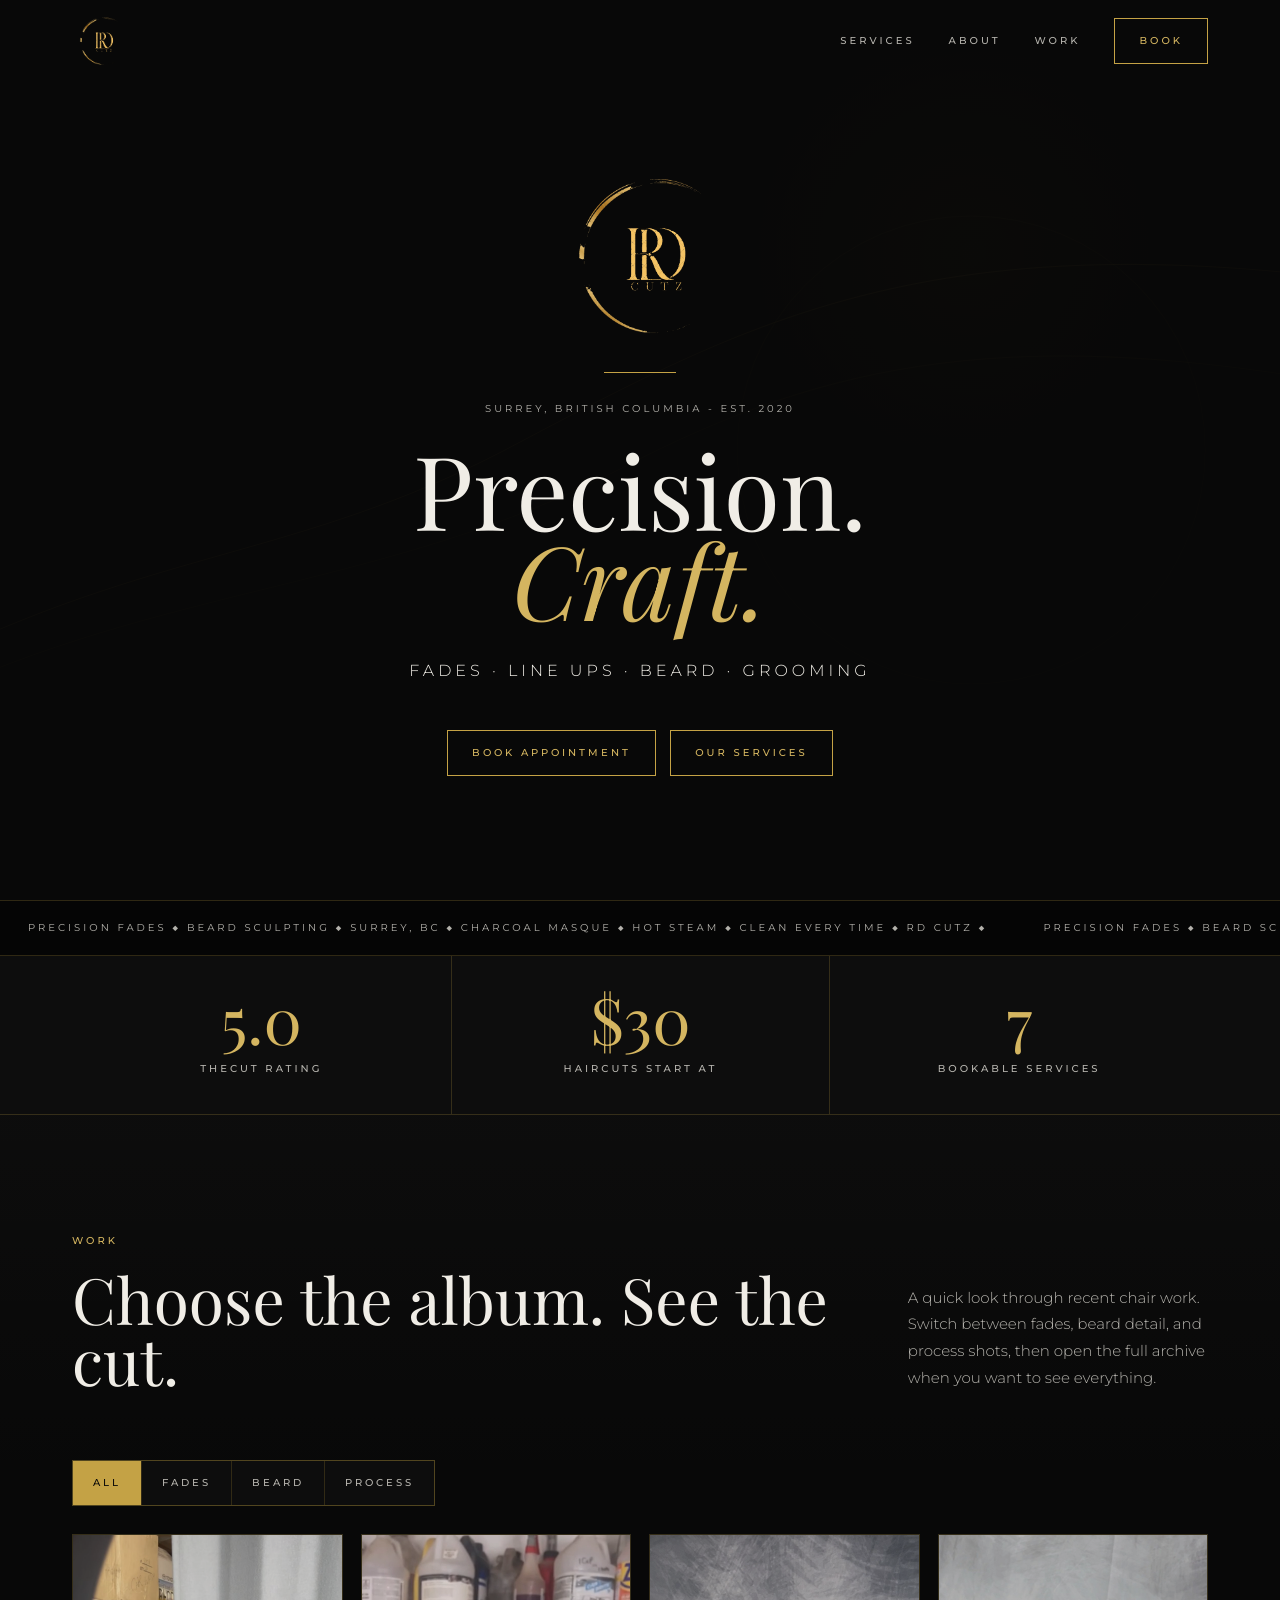
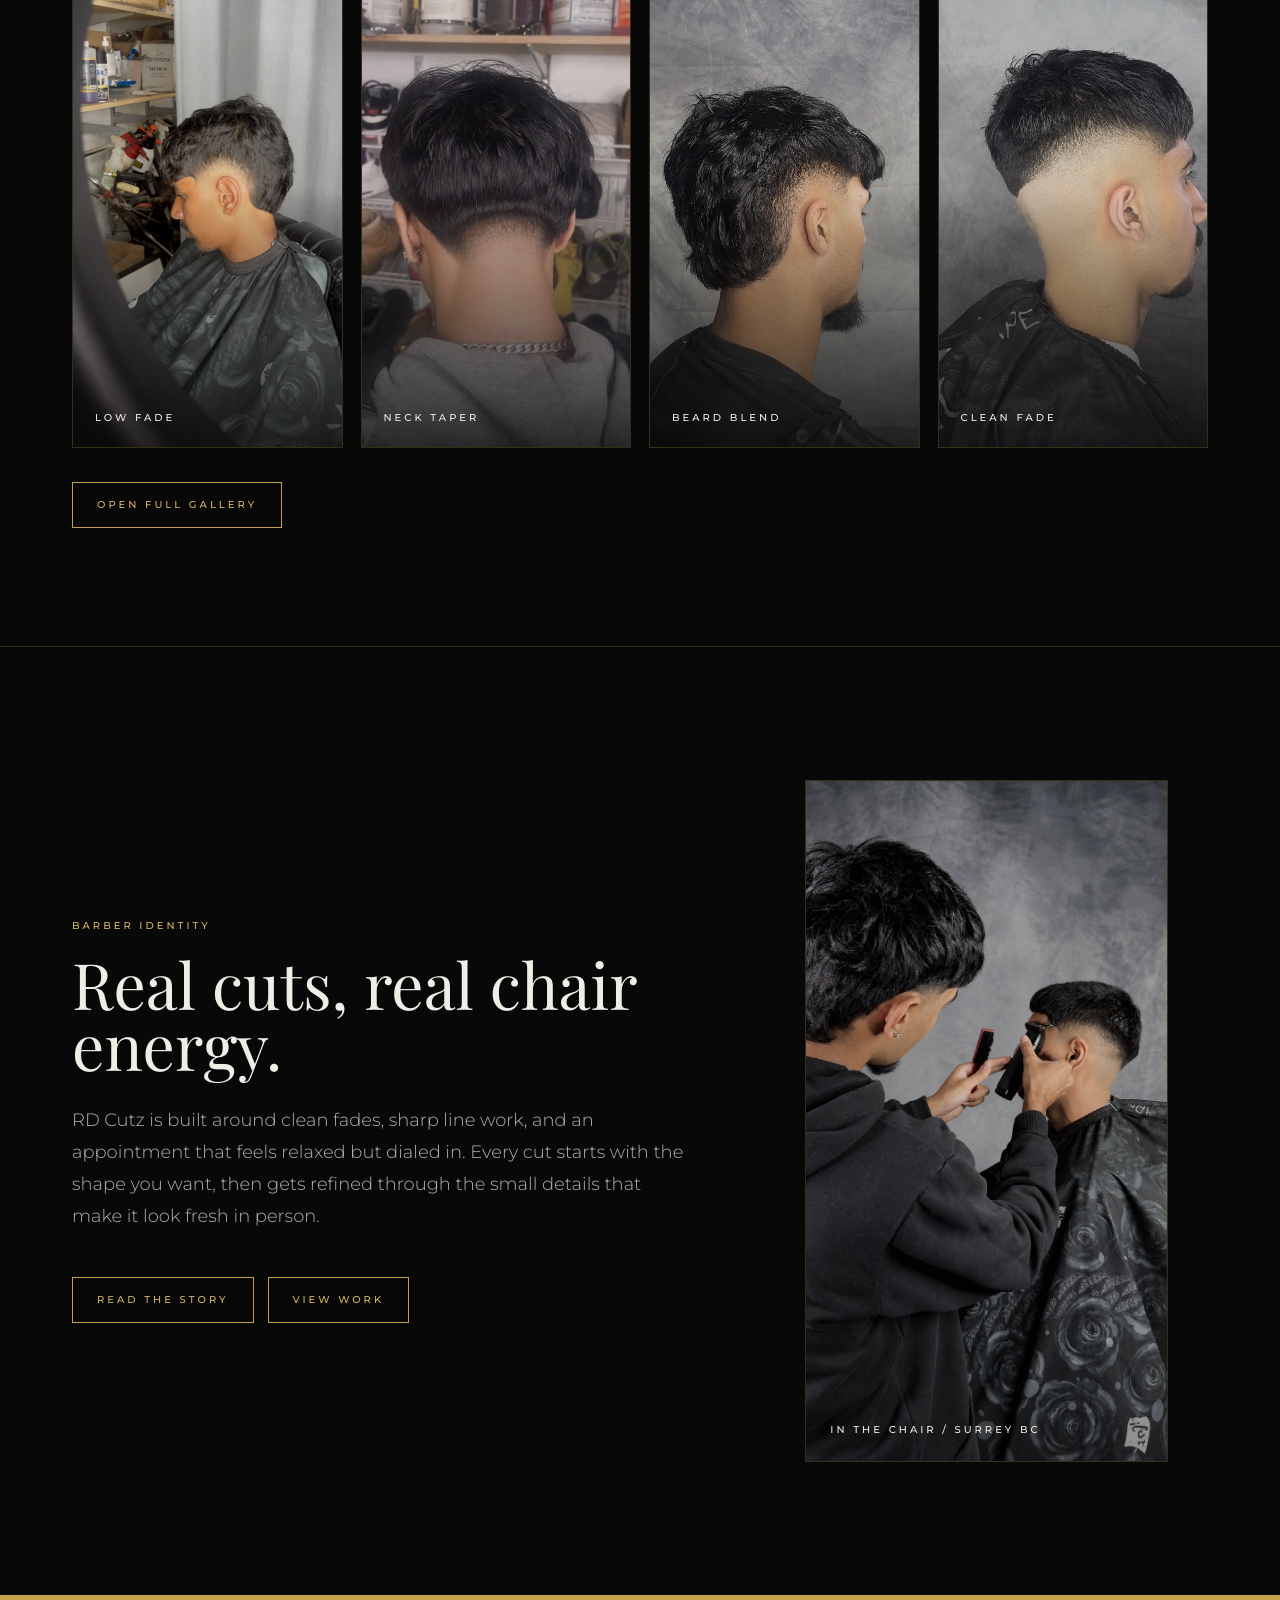
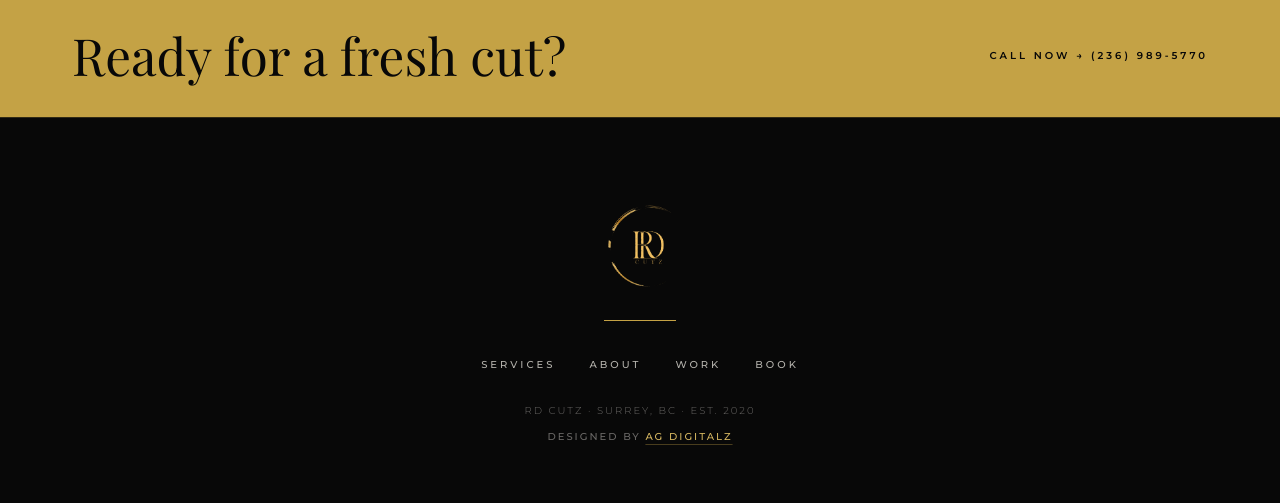
==== commit dc8ffd58: "Rebuild booking and portfolio experience" ====
--- a/index.html
+++ b/index.html
@@ -4,6 +4,8 @@
   <meta charset="UTF-8" />
   <meta name="viewport" content="width=device-width, initial-scale=1.0" />
   <meta name="description" content="RD Cutz is a premium Surrey, BC barber brand specializing in precision fades, line ups, beard grooming, charcoal masque, and hot steam treatments." />
+  <meta name="theme-color" content="#080808" />
+  <link rel="canonical" href="https://rdcutz.netlify.app/" />
   <title>RD Cutz | Premium Barber in Surrey, BC</title>
   <link rel="preconnect" href="https://fonts.googleapis.com" />
   <link rel="preconnect" href="https://fonts.gstatic.com" crossorigin />
@@ -22,14 +24,14 @@
   <div class="progress" id="progress" aria-hidden="true"></div>
   <header class="site-nav" id="siteNav">
     <div class="container nav-inner">
-      <a class="brand-link" href="index.html" aria-label="RD Cutz home"><img src="rdcutz-logo.png" alt="RD Cutz Logo" /><span class="brand-text">RD CUTZ</span></a>
+      <a class="brand-link" href="/" aria-label="RD Cutz home"><img src="rdcutz-logo.png" alt="RD Cutz Logo" /><span class="brand-text">RD CUTZ</span></a>
       <nav class="desktop-links" aria-label="Primary navigation">
-        <a href="services.html">Services</a><a href="about.html">About</a><a href="gallery.html">Work</a><a href="reviews.html">Reviews</a><a class="button" href="contact.html">Book</a>
+        <a href="/services">Services</a><a href="/about">About</a><a href="/gallery">Work</a><a class="button" href="/contact">Book</a>
       </nav>
       <button class="hamburger" id="menuToggle" type="button" aria-label="Open navigation menu" aria-expanded="false" aria-controls="mobileMenu"><span class="hamburger-lines" aria-hidden="true"></span></button>
     </div>
   </header>
-  <div class="mobile-menu" id="mobileMenu"><nav aria-label="Mobile navigation"><a href="services.html">Services</a><a href="about.html">About</a><a href="gallery.html">Work</a><a href="reviews.html">Reviews</a><a href="contact.html">Book</a></nav></div>
+  <div class="mobile-menu" id="mobileMenu"><nav aria-label="Mobile navigation"><a href="/services">Services</a><a href="/about">About</a><a href="/gallery">Work</a><a href="/contact">Book</a></nav></div>
 
   <main id="top">
     <!-- Hero -->
@@ -44,7 +46,7 @@
         <p class="hero-kicker reveal d1">Surrey, British Columbia - Est. 2020</p>
         <h1 class="reveal d2">Precision.<br /><em>Craft.</em></h1>
         <p class="hero-sub reveal d3">Fades &middot; Line Ups &middot; Beard &middot; Grooming</p>
-        <div class="hero-actions reveal d4"><a class="button" href="contact.html">Book Appointment</a><a class="button" href="services.html">Our Services</a></div>
+        <div class="hero-actions reveal d4"><button class="button" type="button" data-booking>Book Appointment</button><a class="button" href="/services">Our Services</a></div>
       </div>
     </section>
 
@@ -52,7 +54,7 @@
     <section class="ticker" aria-label="RD Cutz service ticker"><div class="ticker-track" aria-hidden="true"><span>Precision Fades &#9670; Beard Sculpting &#9670; Surrey, BC &#9670; Charcoal Masque &#9670; Hot Steam &#9670; Clean Every Time &#9670; RD Cutz &#9670;</span><span>Precision Fades &#9670; Beard Sculpting &#9670; Surrey, BC &#9670; Charcoal Masque &#9670; Hot Steam &#9670; Clean Every Time &#9670; RD Cutz &#9670;</span></div></section>
 
     <!-- Stats -->
-    <section class="stats" aria-label="RD Cutz quick facts"><div class="container stats-grid"><div class="stat reveal"><div><strong>5&#9733;</strong><span>Rated Across All Platforms</span></div></div><div class="stat reveal d1"><div><strong>$30</strong><span>Starting Price</span></div></div><div class="stat reveal d2"><div><strong>4</strong><span>Premium Services</span></div></div></div></section>
+    <section class="stats" aria-label="RD Cutz quick facts"><div class="container stats-grid"><div class="stat reveal"><div><strong>5.0</strong><span>TheCut Rating</span></div></div><div class="stat reveal d1"><div><strong>$30</strong><span>Haircuts Start At</span></div></div><div class="stat reveal d2"><div><strong>7</strong><span>Bookable Services</span></div></div></div></section>
 
     <!-- Work Preview -->
     <section class="section home-work" id="work">
@@ -71,25 +73,25 @@
           <button class="album-tab" type="button" data-filter="process" aria-pressed="false">Process</button>
         </div>
         <div class="work-strip" data-album-gallery>
-          <a class="work-card focus-low reveal" href="gallery.html?album=fades" data-albums="fades process">
+          <a class="work-card focus-low reveal" href="/gallery?album=fades" data-albums="fades process">
             <img src="assets/rdcutz-work-low-fade.jpg" alt="Low fade haircut by RD Cutz" loading="lazy" />
             <span>Low Fade</span>
           </a>
-          <a class="work-card reveal d1" href="gallery.html?album=tapers" data-albums="fades tapers">
+          <a class="work-card reveal d1" href="/gallery?album=tapers" data-albums="fades tapers">
             <img src="assets/rdcutz-work-neck-taper.jpg" alt="Neck taper haircut by RD Cutz" loading="lazy" />
             <span>Neck Taper</span>
           </a>
-          <a class="work-card reveal d2" href="gallery.html?album=beard" data-albums="beard fades">
+          <a class="work-card reveal d2" href="/gallery?album=beard" data-albums="beard fades">
             <img src="assets/rdcutz-work-beard-side.jpg" alt="Side profile beard and fade work by RD Cutz" loading="lazy" />
             <span>Beard Blend</span>
           </a>
-          <a class="work-card reveal d3" href="gallery.html?album=fades" data-albums="fades">
+          <a class="work-card reveal d3" href="/gallery?album=fades" data-albums="fades">
             <img src="assets/rdcutz-work-clean-fade.jpg" alt="Clean fade finish by RD Cutz" loading="lazy" />
             <span>Clean Fade</span>
           </a>
         </div>
         <div class="work-footer reveal d3">
-          <a class="button" href="gallery.html">Open Full Gallery</a>
+          <a class="button" href="/gallery">Open Full Gallery</a>
         </div>
       </div>
     </section>
@@ -101,7 +103,7 @@
           <p class="eyebrow reveal">Barber Identity</p>
           <h2 class="reveal d1">Real cuts, real chair energy.</h2>
           <p class="lede reveal d2">RD Cutz is built around clean fades, sharp line work, and an appointment that feels relaxed but dialed in. Every cut starts with the shape you want, then gets refined through the small details that make it look fresh in person.</p>
-          <div class="hero-actions actions-left reveal d3"><a class="button" href="about.html">Read the Story</a><a class="button" href="gallery.html">View Work</a></div>
+          <div class="hero-actions actions-left reveal d3"><a class="button" href="/about">Read the Story</a><a class="button" href="/gallery">View Work</a></div>
         </div>
         <figure class="identity-photo reveal d2">
           <img src="barber-identity.png" alt="RD Cutz barber cutting a client's fade" />
@@ -114,7 +116,7 @@
     <section class="gold-bar" aria-label="Call RD Cutz"><div class="container"><p>Ready for a fresh cut?</p><a href="tel:2369895770">Call Now &rarr; (236) 989-5770</a></div></section>
   </main>
 
-  <footer class="site-footer"><div class="container"><img class="footer-logo" src="rdcutz-logo.png" alt="RD Cutz Logo" /><div class="rule center-rule" aria-hidden="true"></div><nav class="footer-links" aria-label="Footer navigation"><a href="services.html">Services</a><a href="about.html">About</a><a href="gallery.html">Work</a><a href="reviews.html">Reviews</a><a href="contact.html">Book</a></nav><p class="copyright">&copy; 2025 RD Cutz &middot; Surrey, BC &middot; All rights reserved.</p><p class="designer-credit">Designed by AG Digitalz</p></div></footer>
+  <footer class="site-footer"><div class="container"><img class="footer-logo" src="rdcutz-logo.png" alt="RD Cutz Logo" /><div class="rule center-rule" aria-hidden="true"></div><nav class="footer-links" aria-label="Footer navigation"><a href="/services">Services</a><a href="/about">About</a><a href="/gallery">Work</a><a href="/contact">Book</a></nav><p class="copyright">RD Cutz &middot; Surrey, BC &middot; Est. 2020</p><p class="designer-credit">Designed by <a href="https://www.instagram.com/agdigitalz/" target="_blank" rel="noreferrer">AG Digitalz</a></p></div></footer>
   <button class="back-top" id="backTop" type="button" aria-label="Back to top"><svg width="17" height="17" viewBox="0 0 17 17" aria-hidden="true"><path d="M8.5 3.25 3.75 8m4.75-4.75L13.25 8M8.5 3.25v10.5" fill="none" stroke="currentColor" stroke-width="1" stroke-linecap="square" stroke-linejoin="miter" /></svg></button>
   <script src="site.js"></script>
 </body>
--- a/styles.css
+++ b/styles.css
@@ -232,15 +232,13 @@
 }
 
 .reveal {
-  opacity: 0;
-  transform: translateY(22px);
-  transition: opacity .8s var(--ease), transform .8s var(--ease);
-  will-change: opacity, transform;
+  opacity: 1;
+  transform: none;
 }
 
 .reveal.visible {
   opacity: 1;
-  transform: translateY(0);
+  transform: none;
 }
 
 .d1 { transition-delay: .12s; }
@@ -1181,60 +1179,6 @@
 }
 
 /* =========================================================
-   Reviews
-   ========================================================= */
-.reviews-grid {
-  display: grid;
-  grid-template-columns: repeat(3, 1fr);
-  gap: 1px;
-  background: var(--rule);
-  border: .5px solid var(--rule);
-}
-
-.review {
-  min-height: 430px;
-  position: relative;
-  padding: 46px;
-  background: var(--bg-alt);
-}
-
-.quote-mark {
-  position: absolute;
-  top: 20px;
-  right: 32px;
-  color: rgba(196, 162, 69, .12);
-  font-family: "Playfair Display", Georgia, serif;
-  font-size: 150px;
-  line-height: 1;
-  pointer-events: none;
-}
-
-.stars {
-  color: var(--gold-hi);
-  font-size: 14px;
-  letter-spacing: 5px;
-}
-
-.review blockquote {
-  position: relative;
-  z-index: 1;
-  margin: 46px 0 42px;
-  color: var(--text);
-  font-family: "Playfair Display", Georgia, serif;
-  font-size: clamp(27px, 2.7vw, 38px);
-  line-height: 1.16;
-}
-
-.review cite {
-  color: var(--muted-strong);
-  font-style: normal;
-  font-size: 10px;
-  font-weight: 500;
-  letter-spacing: 3px;
-  text-transform: uppercase;
-}
-
-/* =========================================================
    Contact
    ========================================================= */
 .contact-grid {
@@ -1388,7 +1332,6 @@
     min-height: auto;
   }
 
-  .reviews-grid,
   .live-panel {
     grid-template-columns: 1fr;
   }
@@ -1565,3 +1508,930 @@
     transform: none;
   }
 }
+
+/* =========================================================
+   2026 full-site audit refresh
+   ========================================================= */
+body.booking-open {
+  overflow: hidden;
+}
+
+.visual-page-hero {
+  position: relative;
+  min-height: 72svh;
+  padding: 168px 0 86px;
+  overflow: hidden;
+  isolation: isolate;
+  background: var(--bg);
+}
+
+.visual-page-hero::before {
+  content: "";
+  position: absolute;
+  inset: 0;
+  z-index: -1;
+  background:
+    linear-gradient(90deg, rgba(8, 8, 8, .99) 0%, rgba(8, 8, 8, .94) 42%, rgba(8, 8, 8, .32) 74%, rgba(8, 8, 8, .7) 100%),
+    linear-gradient(0deg, rgba(8, 8, 8, .72), transparent 36%);
+}
+
+.page-hero-media {
+  position: absolute;
+  inset: 0 0 0 42%;
+  z-index: -2;
+}
+
+.page-hero-media::after {
+  content: "";
+  position: absolute;
+  inset: 0;
+  background: linear-gradient(0deg, rgba(8, 8, 8, .45), transparent 55%);
+}
+
+.page-hero-media img {
+  width: 100%;
+  height: 100%;
+  object-fit: cover;
+  filter: saturate(.72) contrast(1.04);
+}
+
+.services-hero .page-hero-media img {
+  object-position: center 48%;
+}
+
+.about-hero .page-hero-media img {
+  object-position: center 30%;
+}
+
+.gallery-hero .page-hero-media img {
+  object-position: center 42%;
+}
+
+.booking-hero .page-hero-media img {
+  object-position: center 38%;
+}
+
+.page-hero-grid {
+  display: grid;
+  grid-template-columns: minmax(0, 1fr) minmax(260px, 360px);
+  gap: clamp(48px, 8vw, 140px);
+  align-items: end;
+}
+
+.visual-page-hero h1 {
+  max-width: 820px;
+  font-size: clamp(52px, 6.4vw, 96px);
+}
+
+.hero-aside {
+  padding: 28px 0 4px 28px;
+  border-left: .5px solid var(--rule);
+}
+
+.hero-aside p {
+  margin-bottom: 28px;
+  color: var(--muted-strong);
+}
+
+.service-menu-section {
+  background:
+    radial-gradient(circle at 76% 14%, rgba(196, 162, 69, .07), transparent 24%),
+    var(--bg);
+}
+
+.service-card-grid {
+  display: grid;
+  grid-template-columns: repeat(2, minmax(0, 1fr));
+  border-top: .5px solid var(--rule);
+  border-left: .5px solid var(--rule);
+}
+
+.service-card-premium {
+  position: relative;
+  min-height: 360px;
+  display: flex;
+  flex-direction: column;
+  padding: clamp(28px, 4vw, 52px);
+  border-right: .5px solid var(--rule);
+  border-bottom: .5px solid var(--rule);
+  overflow: hidden;
+  background: rgba(255, 255, 255, .012);
+  transition: background .35s ease, transform .35s var(--ease);
+}
+
+.service-card-premium:not(.service-card-photo):hover {
+  background: rgba(196, 162, 69, .055);
+}
+
+.service-card-top,
+.service-card-bottom {
+  display: flex;
+  align-items: center;
+  justify-content: space-between;
+  gap: 20px;
+}
+
+.service-card-top {
+  margin-bottom: auto;
+  color: var(--muted);
+  font-size: 10px;
+  font-weight: 500;
+  letter-spacing: 2px;
+  text-transform: uppercase;
+}
+
+.service-card-premium h3 {
+  margin: 56px 0 18px;
+  font-size: clamp(34px, 4vw, 58px);
+}
+
+.service-card-premium > p {
+  max-width: 540px;
+  color: var(--muted-strong);
+}
+
+.service-card-bottom {
+  margin-top: 42px;
+  padding-top: 22px;
+  border-top: .5px solid rgba(240, 237, 230, .12);
+}
+
+.service-card-bottom strong {
+  color: var(--gold-hi);
+  font-family: "Playfair Display", Georgia, serif;
+  font-size: 36px;
+  font-weight: 400;
+}
+
+.service-book {
+  color: var(--text);
+  font-size: 10px;
+  font-weight: 500;
+  letter-spacing: 2px;
+  text-transform: uppercase;
+}
+
+.service-book span {
+  display: inline-block;
+  margin-left: 8px;
+  color: var(--gold-hi);
+  transition: transform .3s var(--ease);
+}
+
+.service-book:hover span,
+.service-book:focus-visible span {
+  transform: translate(4px, -4px);
+}
+
+.service-card-photo {
+  min-height: 560px;
+  padding: 0;
+  grid-row: span 2;
+}
+
+.service-card-photo::after {
+  content: "";
+  position: absolute;
+  inset: 0;
+  background: linear-gradient(0deg, rgba(8, 8, 8, .86), transparent 48%);
+}
+
+.service-card-photo img {
+  width: 100%;
+  height: 100%;
+  object-fit: cover;
+}
+
+.service-photo-label {
+  position: absolute;
+  right: 34px;
+  bottom: 30px;
+  left: 34px;
+  z-index: 1;
+  display: flex;
+  justify-content: space-between;
+  gap: 20px;
+  align-items: end;
+  color: var(--text);
+}
+
+.service-photo-label span {
+  color: var(--gold-hi);
+  font-size: 10px;
+  letter-spacing: 2px;
+  text-transform: uppercase;
+}
+
+.service-photo-label strong {
+  font-family: "Playfair Display", Georgia, serif;
+  font-size: 30px;
+  font-weight: 400;
+}
+
+.image-cta {
+  position: relative;
+  min-height: 82svh;
+  display: grid;
+  place-items: center;
+  overflow: hidden;
+}
+
+.image-cta::after {
+  content: "";
+  position: absolute;
+  inset: 0;
+  background: rgba(8, 8, 8, .58);
+}
+
+.image-cta > img {
+  position: absolute;
+  inset: 0;
+  width: 100%;
+  height: 100%;
+  object-fit: cover;
+  object-position: center 42%;
+  filter: saturate(.7);
+}
+
+.image-cta-overlay {
+  position: relative;
+  z-index: 1;
+  max-width: 760px;
+  padding: 90px 32px;
+  text-align: center;
+}
+
+.image-cta-overlay h2 {
+  margin-bottom: 38px;
+}
+
+.story-section {
+  background:
+    linear-gradient(90deg, transparent 49.9%, var(--rule) 50%, transparent 50.1%);
+}
+
+.story-grid {
+  display: grid;
+  grid-template-columns: minmax(0, 1fr) minmax(300px, .76fr);
+  gap: clamp(70px, 11vw, 180px);
+}
+
+.story-copy {
+  padding-top: 46px;
+}
+
+.story-copy p {
+  color: var(--muted-strong);
+  font-size: clamp(16px, 1.5vw, 20px);
+}
+
+.story-copy p + p {
+  margin-top: 30px;
+}
+
+.craft-collage {
+  display: grid;
+  grid-template-columns: 1.2fr .8fr 1fr .8fr;
+  min-height: 720px;
+  border-top: .5px solid var(--rule);
+  border-bottom: .5px solid var(--rule);
+}
+
+.craft-image {
+  position: relative;
+  min-height: 520px;
+  overflow: hidden;
+}
+
+.craft-image img {
+  width: 100%;
+  height: 100%;
+  object-fit: cover;
+  filter: saturate(.74);
+  transition: transform .8s var(--ease), filter .5s ease;
+}
+
+.craft-image:hover img {
+  transform: scale(1.025);
+  filter: saturate(.95);
+}
+
+.craft-image figcaption {
+  position: absolute;
+  right: 22px;
+  bottom: 20px;
+  left: 22px;
+  color: rgba(255, 255, 255, .78);
+  font-size: 9px;
+  letter-spacing: 2px;
+  text-transform: uppercase;
+}
+
+.craft-note {
+  display: flex;
+  flex-direction: column;
+  justify-content: center;
+  padding: clamp(30px, 4vw, 64px);
+  border-left: .5px solid var(--rule);
+  border-right: .5px solid var(--rule);
+}
+
+.craft-note > span {
+  margin-bottom: auto;
+  color: var(--gold-hi);
+  font-family: "Playfair Display", Georgia, serif;
+  font-size: 36px;
+}
+
+.craft-note h3 {
+  margin-bottom: 22px;
+  font-size: clamp(30px, 3vw, 48px);
+}
+
+.craft-note > p:last-child {
+  color: var(--muted-strong);
+}
+
+.standards-section {
+  background: var(--bg-alt);
+}
+
+.standards-grid {
+  display: grid;
+  grid-template-columns: repeat(3, minmax(0, 1fr));
+  border-top: .5px solid var(--rule);
+  border-left: .5px solid var(--rule);
+}
+
+.standard-card {
+  min-height: 340px;
+  padding: clamp(28px, 4vw, 50px);
+  border-right: .5px solid var(--rule);
+  border-bottom: .5px solid var(--rule);
+}
+
+.standard-card > span {
+  color: var(--gold-hi);
+  font-size: 10px;
+  letter-spacing: 2px;
+}
+
+.standard-card h3 {
+  margin: 74px 0 20px;
+  font-size: clamp(30px, 3vw, 46px);
+}
+
+.standard-card p {
+  color: var(--muted-strong);
+}
+
+.gold-bar button {
+  color: var(--bg);
+  font-size: 10px;
+  font-weight: 500;
+  letter-spacing: 3px;
+  text-transform: uppercase;
+}
+
+.editorial-gallery {
+  display: grid;
+  grid-template-columns: repeat(12, minmax(0, 1fr));
+  grid-auto-flow: dense;
+  gap: 18px;
+}
+
+.gallery-piece {
+  position: relative;
+  grid-column: span 4;
+  min-height: 440px;
+  overflow: hidden;
+  background: var(--charcoal);
+}
+
+.gallery-piece-wide {
+  grid-column: span 8;
+}
+
+.gallery-piece-tall {
+  grid-row: span 2;
+  min-height: 898px;
+}
+
+.gallery-piece.is-hidden {
+  display: none;
+}
+
+.gallery-piece::after {
+  content: "";
+  position: absolute;
+  inset: 0;
+  background: linear-gradient(0deg, rgba(8, 8, 8, .86), transparent 45%);
+  pointer-events: none;
+}
+
+.gallery-piece img {
+  width: 100%;
+  height: 100%;
+  object-fit: cover;
+  transition: transform .8s var(--ease), filter .45s ease;
+  filter: saturate(.78);
+}
+
+.gallery-piece:hover img {
+  transform: scale(1.025);
+  filter: saturate(1);
+}
+
+.gallery-piece figcaption {
+  position: absolute;
+  right: 24px;
+  bottom: 22px;
+  left: 24px;
+  z-index: 1;
+  display: flex;
+  align-items: end;
+  justify-content: space-between;
+  gap: 22px;
+}
+
+.gallery-piece figcaption span {
+  color: var(--gold-hi);
+  font-size: 10px;
+  letter-spacing: 2px;
+}
+
+.gallery-piece figcaption strong {
+  font-family: "Playfair Display", Georgia, serif;
+  font-size: clamp(22px, 2vw, 34px);
+  font-weight: 400;
+  text-align: right;
+}
+
+.social-editorial {
+  padding: 96px 0;
+  border-top: .5px solid var(--rule);
+  background:
+    radial-gradient(circle at 74% 36%, rgba(196, 162, 69, .1), transparent 24%),
+    var(--bg-alt);
+}
+
+.social-editorial-grid {
+  display: grid;
+  grid-template-columns: minmax(0, 1fr) minmax(300px, .65fr);
+  align-items: end;
+  gap: 90px;
+}
+
+.social-editorial-grid > div:last-child > p {
+  margin-bottom: 30px;
+  color: var(--muted-strong);
+}
+
+.booking-intro {
+  background:
+    radial-gradient(circle at 20% 30%, rgba(196, 162, 69, .08), transparent 22%),
+    var(--bg);
+}
+
+.booking-intro-grid {
+  display: grid;
+  grid-template-columns: minmax(0, .8fr) minmax(520px, 1.2fr);
+  gap: clamp(60px, 10vw, 150px);
+  align-items: start;
+}
+
+.booking-service-list {
+  border-top: .5px solid var(--rule);
+}
+
+.booking-service-list a {
+  display: grid;
+  grid-template-columns: minmax(0, 1fr) 90px 70px;
+  gap: 20px;
+  align-items: center;
+  min-height: 70px;
+  border-bottom: .5px solid var(--rule);
+  transition: padding .3s var(--ease), background .3s ease;
+}
+
+.booking-service-list a:hover,
+.booking-service-list a:focus-visible {
+  padding-inline: 14px;
+  background: rgba(196, 162, 69, .055);
+}
+
+.booking-service-list small {
+  color: var(--muted);
+  font-size: 10px;
+  letter-spacing: 1px;
+  text-transform: uppercase;
+}
+
+.booking-service-list strong {
+  color: var(--gold-hi);
+  font-family: "Playfair Display", Georgia, serif;
+  font-size: 24px;
+  font-weight: 400;
+  text-align: right;
+}
+
+.booking-embed-section {
+  padding: 118px 0;
+  border-top: .5px solid var(--rule);
+  background: #ecebe7;
+  color: #111;
+}
+
+.booking-embed-head {
+  display: grid;
+  grid-template-columns: minmax(0, 1fr) minmax(280px, .45fr);
+  gap: 70px;
+  align-items: end;
+  margin-bottom: 54px;
+}
+
+.booking-embed-head .eyebrow {
+  color: #806513;
+}
+
+.booking-embed-head > p {
+  color: rgba(17, 17, 17, .66);
+}
+
+.booking-browser {
+  overflow: hidden;
+  border: 1px solid rgba(17, 17, 17, .18);
+  border-radius: 18px;
+  background: #fff;
+  box-shadow: 0 30px 90px rgba(0, 0, 0, .17);
+}
+
+.booking-browser-bar {
+  min-height: 54px;
+  display: flex;
+  align-items: center;
+  gap: 8px;
+  padding: 0 18px;
+  border-bottom: 1px solid rgba(17, 17, 17, .12);
+  background: #f5f4f1;
+}
+
+.booking-browser-bar span {
+  width: 9px;
+  height: 9px;
+  border-radius: 50%;
+  background: rgba(17, 17, 17, .18);
+}
+
+.booking-browser-bar p {
+  margin-left: 10px;
+  color: rgba(17, 17, 17, .48);
+  font-size: 9px;
+  font-weight: 500;
+  letter-spacing: 2px;
+  text-transform: uppercase;
+}
+
+.booking-embed {
+  display: block;
+  width: 100%;
+  height: min(980px, 82svh);
+  border: 0;
+  background: #fff;
+}
+
+.contact-strip-section {
+  background: var(--bg-alt);
+}
+
+.contact-strip-grid {
+  display: grid;
+  grid-template-columns: minmax(0, .8fr) minmax(420px, 1.2fr);
+  gap: clamp(70px, 12vw, 170px);
+  align-items: end;
+}
+
+.contact-link-stack {
+  border-top: .5px solid var(--rule);
+}
+
+.contact-link-stack > * {
+  display: flex;
+  justify-content: space-between;
+  gap: 30px;
+  padding: 24px 0;
+  border-bottom: .5px solid var(--rule);
+}
+
+.contact-link-stack span {
+  color: var(--muted);
+  font-size: 10px;
+  letter-spacing: 2px;
+  text-transform: uppercase;
+}
+
+.contact-link-stack strong {
+  font-weight: 400;
+  text-align: right;
+}
+
+.contact-link-stack a strong {
+  color: var(--gold-hi);
+}
+
+.designer-credit a {
+  color: var(--gold-hi);
+  text-decoration: underline;
+  text-decoration-color: rgba(196, 162, 69, .35);
+  text-underline-offset: 4px;
+}
+
+/* =========================================================
+   In-page booking modal
+   ========================================================= */
+.booking-modal {
+  position: fixed;
+  inset: 0;
+  z-index: 1200;
+  display: grid;
+  justify-items: end;
+  visibility: hidden;
+  pointer-events: none;
+}
+
+.booking-modal.open {
+  visibility: visible;
+  pointer-events: auto;
+}
+
+.booking-modal-backdrop {
+  position: absolute;
+  inset: 0;
+  width: 100%;
+  height: 100%;
+  background: rgba(0, 0, 0, .76);
+  opacity: 0;
+  transition: opacity .35s ease;
+}
+
+.booking-modal.open .booking-modal-backdrop {
+  opacity: 1;
+}
+
+.booking-modal-panel {
+  position: relative;
+  width: min(780px, 100%);
+  height: 100%;
+  display: grid;
+  grid-template-rows: auto minmax(0, 1fr);
+  background: #ecebe7;
+  color: #111;
+  transform: translateX(100%);
+  transition: transform .55s var(--ease);
+  box-shadow: -30px 0 90px rgba(0, 0, 0, .36);
+}
+
+.booking-modal.open .booking-modal-panel {
+  transform: translateX(0);
+}
+
+.booking-modal-head {
+  display: flex;
+  justify-content: space-between;
+  gap: 36px;
+  padding: 28px clamp(24px, 4vw, 48px);
+  border-bottom: 1px solid rgba(17, 17, 17, .16);
+}
+
+.booking-modal-head .eyebrow {
+  margin-bottom: 10px;
+  color: #806513;
+}
+
+.booking-modal-head h2 {
+  font-size: clamp(34px, 4vw, 54px);
+}
+
+.booking-selection {
+  margin-top: 10px;
+  color: rgba(17, 17, 17, .62);
+  font-size: 12px;
+}
+
+.booking-modal-close {
+  flex: 0 0 auto;
+  width: 46px;
+  height: 46px;
+  display: grid;
+  place-items: center;
+  border: 1px solid rgba(17, 17, 17, .24);
+  border-radius: 50%;
+  font-size: 28px;
+  line-height: 1;
+}
+
+.booking-modal-frame-wrap {
+  position: relative;
+  min-height: 0;
+  background: #fff;
+}
+
+.booking-frame-loading {
+  position: absolute;
+  inset: 0;
+  display: grid;
+  place-content: center;
+  justify-items: center;
+  gap: 16px;
+  color: rgba(17, 17, 17, .52);
+  font-size: 10px;
+  letter-spacing: 2px;
+  text-transform: uppercase;
+}
+
+.booking-frame-loading span {
+  width: 36px;
+  height: 36px;
+  border: 1px solid rgba(17, 17, 17, .16);
+  border-top-color: #a78420;
+  border-radius: 50%;
+  animation: booking-spin .8s linear infinite;
+}
+
+.booking-modal-frame {
+  position: relative;
+  z-index: 1;
+  width: 100%;
+  height: 100%;
+  border: 0;
+  background: transparent;
+}
+
+@keyframes booking-spin {
+  to { transform: rotate(360deg); }
+}
+
+@media (max-width: 980px) {
+  .visual-page-hero {
+    min-height: 68svh;
+    padding: 148px 0 70px;
+  }
+
+  .visual-page-hero::before {
+    background:
+      linear-gradient(0deg, rgba(8, 8, 8, .98) 0%, rgba(8, 8, 8, .72) 72%, rgba(8, 8, 8, .5) 100%);
+  }
+
+  .page-hero-media {
+    inset: 0;
+  }
+
+  .page-hero-grid,
+  .story-grid,
+  .social-editorial-grid,
+  .booking-intro-grid,
+  .booking-embed-head,
+  .contact-strip-grid {
+    grid-template-columns: 1fr;
+    gap: 44px;
+  }
+
+  .hero-aside {
+    max-width: 580px;
+  }
+
+  .craft-collage {
+    grid-template-columns: 1fr 1fr;
+  }
+
+  .craft-image,
+  .craft-note {
+    min-height: 500px;
+  }
+
+  .standards-grid {
+    grid-template-columns: 1fr;
+  }
+
+  .standard-card {
+    min-height: 260px;
+  }
+
+  .gallery-piece,
+  .gallery-piece-wide {
+    grid-column: span 6;
+  }
+
+  .gallery-piece-tall {
+    min-height: 760px;
+  }
+}
+
+@media (max-width: 720px) {
+  .visual-page-hero {
+    min-height: 76svh;
+    padding: 130px 0 56px;
+  }
+
+  .visual-page-hero h1 {
+    font-size: clamp(46px, 14vw, 68px);
+  }
+
+  .hero-aside {
+    padding-left: 20px;
+  }
+
+  .service-card-grid,
+  .craft-collage {
+    grid-template-columns: 1fr;
+  }
+
+  .service-card-premium {
+    min-height: 330px;
+  }
+
+  .service-card-photo {
+    min-height: 620px;
+    grid-row: auto;
+  }
+
+  .service-card-premium h3 {
+    margin-top: 44px;
+  }
+
+  .craft-image,
+  .craft-note {
+    min-height: 460px;
+  }
+
+  .craft-note {
+    border-top: .5px solid var(--rule);
+    border-left: 0;
+    border-right: 0;
+  }
+
+  .story-section {
+    background: var(--bg);
+  }
+
+  .story-copy {
+    padding-top: 0;
+  }
+
+  .gallery-piece,
+  .gallery-piece-wide,
+  .gallery-piece-tall {
+    grid-column: 1 / -1;
+    grid-row: auto;
+    min-height: 520px;
+  }
+
+  .editorial-gallery {
+    gap: 12px;
+  }
+
+  .booking-service-list a {
+    grid-template-columns: minmax(0, 1fr) 64px;
+  }
+
+  .booking-service-list small {
+    display: none;
+  }
+
+  .booking-embed-section {
+    padding: 84px 0;
+  }
+
+  .booking-embed {
+    height: 78svh;
+  }
+
+  .booking-browser {
+    border-radius: 10px;
+  }
+
+  .contact-link-stack > * {
+    display: grid;
+  }
+
+  .contact-link-stack strong {
+    text-align: left;
+  }
+
+  .booking-modal-head {
+    padding: 22px 18px;
+  }
+
+  .booking-modal-head h2 {
+    font-size: 36px;
+  }
+
+  .booking-selection {
+    display: none;
+  }
+
+  .booking-modal-close {
+    width: 40px;
+    height: 40px;
+  }
+}
